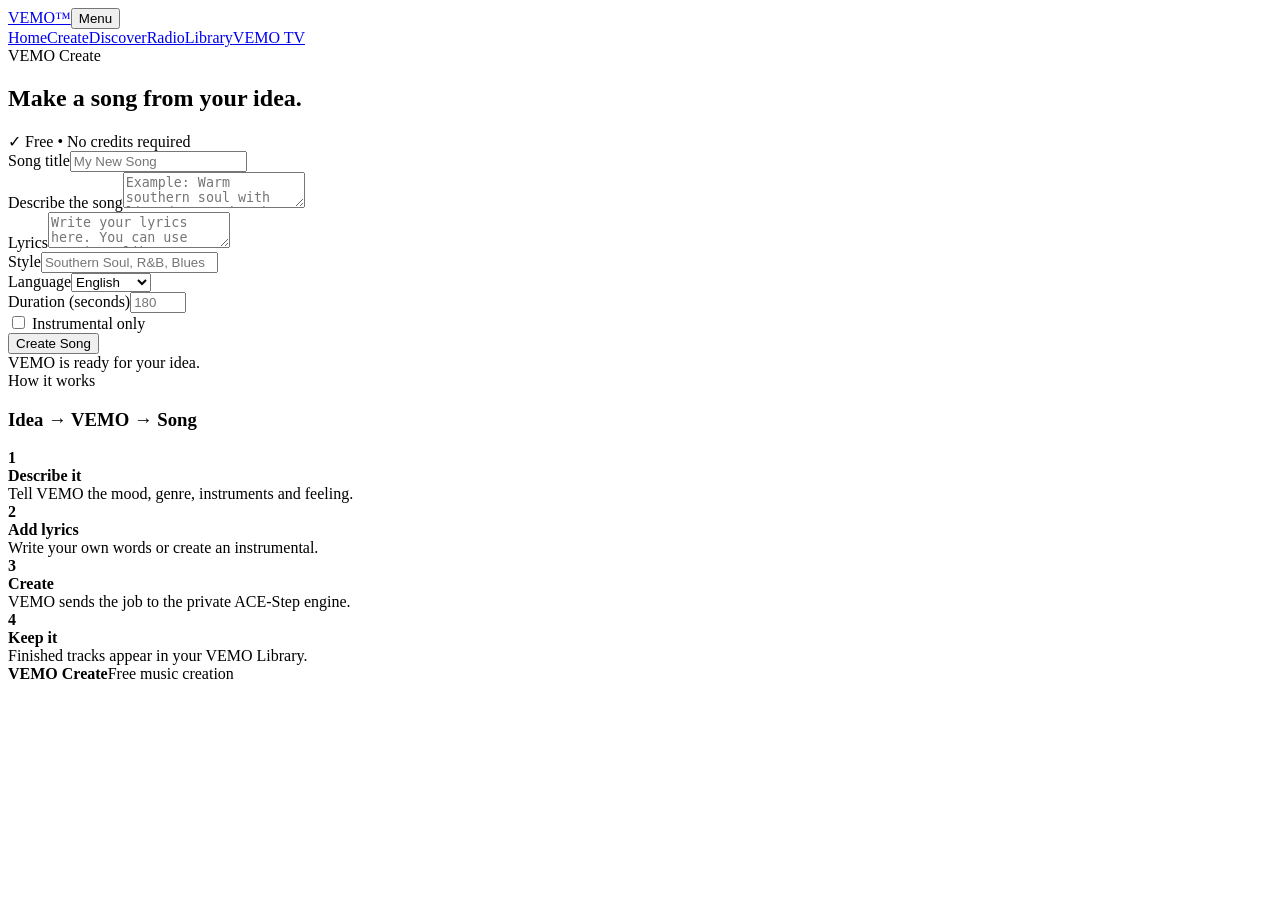
==== myvemo-site/create.html @ e24813d5 "phase 3: add free VEMO Create page" ====
<!doctype html><html><head><meta charset="utf-8"><meta name="viewport" content="width=device-width,initial-scale=1"><title>Create Music — VEMO</title><link rel="stylesheet" href="assets/css/styles.css"></head><body><header class="topbar"><div class="wrap nav"><a class="brand" href="index.html"><span>VEMO</span>™</a><button class="menu">Menu</button><nav class="links"><a href="index.html">Home</a><a class="nav-cta" href="create.html">Create</a><a href="music.html">Discover</a><a href="radio.html">Radio</a><a href="library.html">Library</a><a href="tv.html">VEMO TV</a></nav></div></header><main><section><div class="wrap"><div class="section-head"><div><div class="eyebrow">VEMO Create</div><h2>Make a song from your idea.</h2></div><span class="free-badge">✓ Free • No credits required</span></div><div class="creator-shell"><div class="create-panel"><form class="form" data-create-form><div class="field"><label>Song title</label><input name="title" placeholder="My New Song" required></div><div class="field"><label>Describe the song</label><textarea name="description" placeholder="Example: Warm southern soul with live drums, church organ, deep bass and an emotional male vocal about finding love again." required></textarea></div><div class="field"><label>Lyrics</label><textarea name="lyrics" placeholder="Write your lyrics here. You can use sections like [Verse], [Chorus], [Bridge]..."></textarea></div><div class="two"><div class="field"><label>Style</label><input name="style" placeholder="Southern Soul, R&B, Blues"></div><div class="field"><label>Language</label><select name="language"><option value="en">English</option><option value="es">Spanish</option><option value="fr">French</option><option value="ja">Japanese</option></select></div></div><div class="two"><div class="field"><label>Duration (seconds)</label><input name="duration" type="number" min="30" max="300" placeholder="180"></div><label class="checkline"><input name="instrumental" type="checkbox"> Instrumental only</label></div><button type="submit" class="btn primary">Create Song</button><div class="statusbox" data-status>VEMO is ready for your idea.</div></form></div><aside class="feature"><div class="eyebrow">How it works</div><h3>Idea → VEMO → Song</h3><div class="feature-list"><div class="feature-row"><b>1</b><div><strong>Describe it</strong><div class="muted">Tell VEMO the mood, genre, instruments and feeling.</div></div></div><div class="feature-row"><b>2</b><div><strong>Add lyrics</strong><div class="muted">Write your own words or create an instrumental.</div></div></div><div class="feature-row"><b>3</b><div><strong>Create</strong><div class="muted">VEMO sends the job to the private ACE-Step engine.</div></div></div><div class="feature-row"><b>4</b><div><strong>Keep it</strong><div class="muted">Finished tracks appear in your VEMO Library.</div></div></div></div></aside></div></div></section></main><footer class="footer"><div class="wrap"><strong>VEMO Create</strong><span>Free music creation</span></div></footer><script src="assets/js/vemo-api.js"></script><script src="assets/js/app.js"></script></body></html>
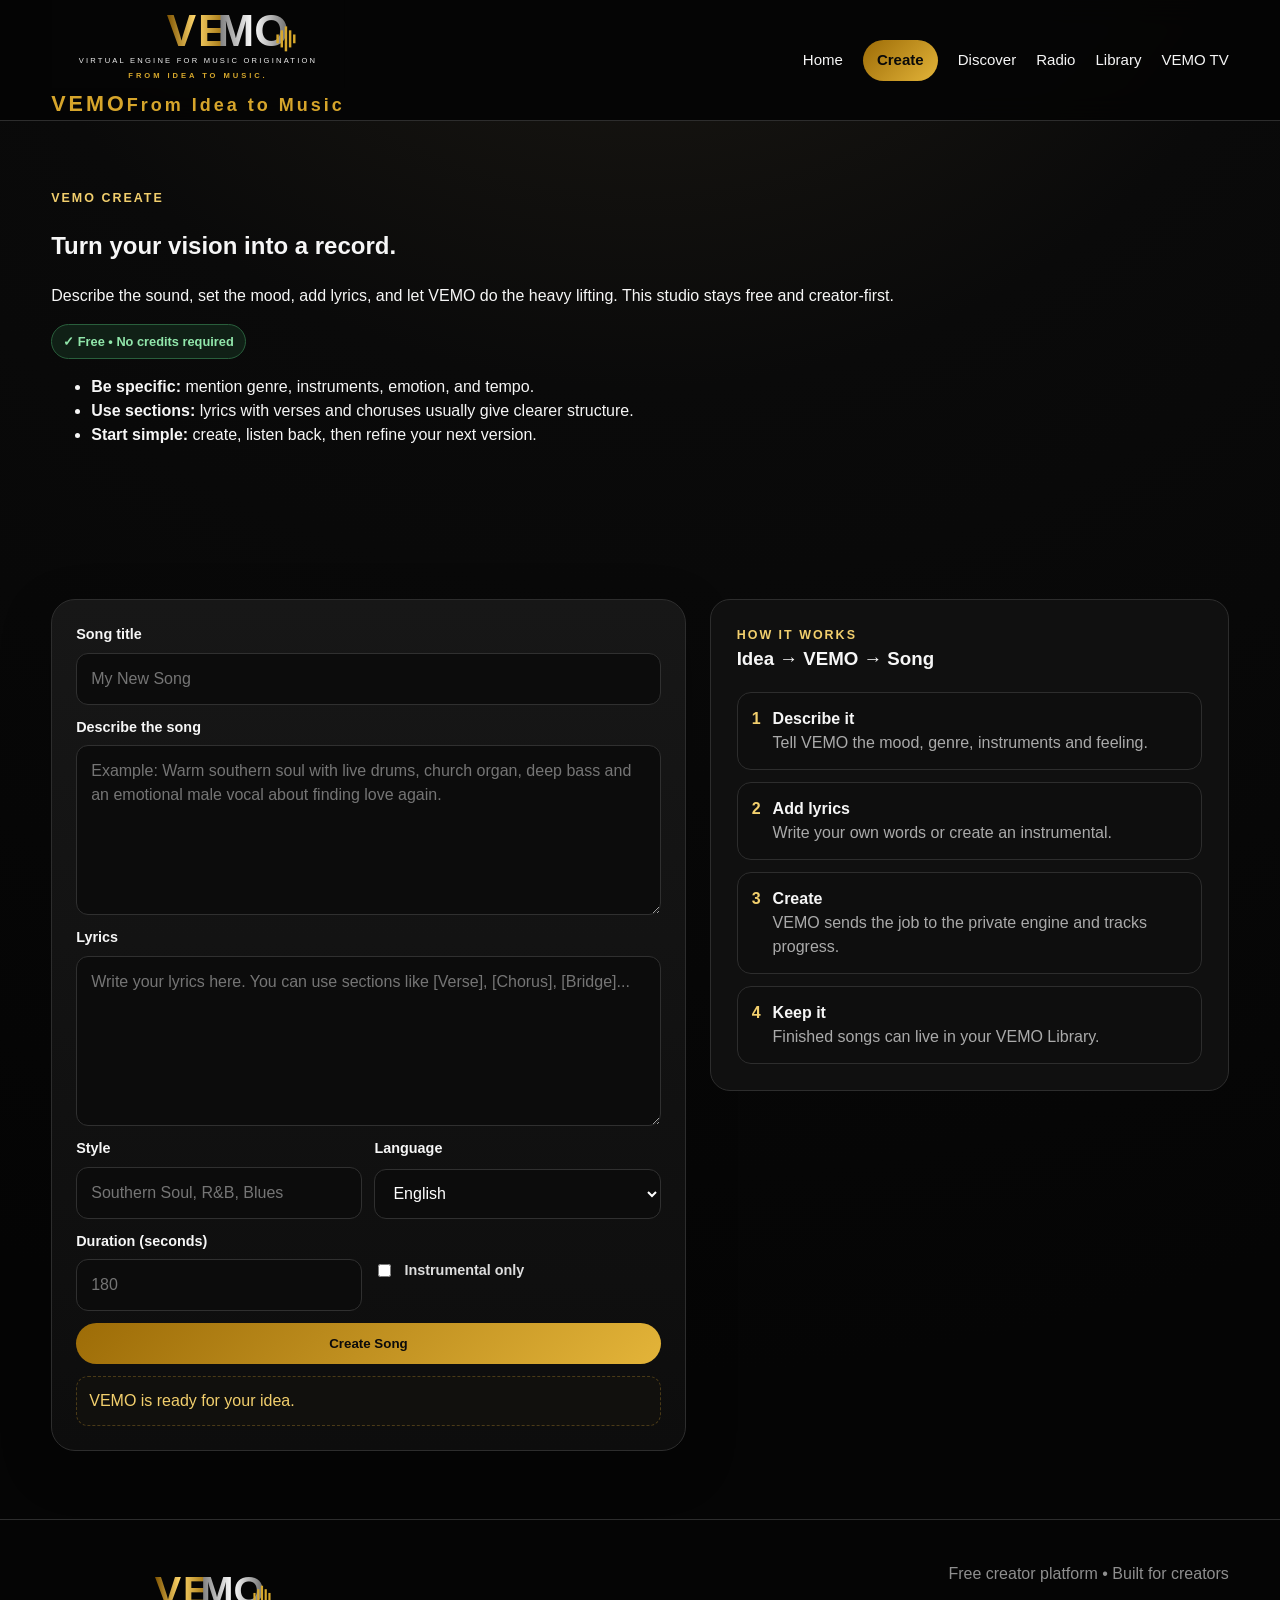
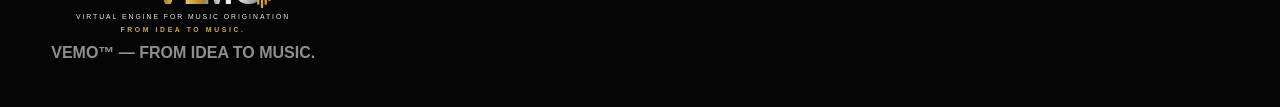
==== commit 0b81acdb: "Upgrade VEMO Create page styling and restored branding" ====
--- a/myvemo-site/create.html
+++ b/myvemo-site/create.html
@@ -1 +1,65 @@
-<!doctype html><html><head><meta charset="utf-8"><meta name="viewport" content="width=device-width,initial-scale=1"><title>Create Music — VEMO</title><link rel="stylesheet" href="assets/css/styles.css"></head><body><header class="topbar"><div class="wrap nav"><a class="brand" href="index.html"><span>VEMO</span>™</a><button class="menu">Menu</button><nav class="links"><a href="index.html">Home</a><a class="nav-cta" href="create.html">Create</a><a href="music.html">Discover</a><a href="radio.html">Radio</a><a href="library.html">Library</a><a href="tv.html">VEMO TV</a></nav></div></header><main><section><div class="wrap"><div class="section-head"><div><div class="eyebrow">VEMO Create</div><h2>Make a song from your idea.</h2></div><span class="free-badge">✓ Free • No credits required</span></div><div class="creator-shell"><div class="create-panel"><form class="form" data-create-form><div class="field"><label>Song title</label><input name="title" placeholder="My New Song" required></div><div class="field"><label>Describe the song</label><textarea name="description" placeholder="Example: Warm southern soul with live drums, church organ, deep bass and an emotional male vocal about finding love again." required></textarea></div><div class="field"><label>Lyrics</label><textarea name="lyrics" placeholder="Write your lyrics here. You can use sections like [Verse], [Chorus], [Bridge]..."></textarea></div><div class="two"><div class="field"><label>Style</label><input name="style" placeholder="Southern Soul, R&B, Blues"></div><div class="field"><label>Language</label><select name="language"><option value="en">English</option><option value="es">Spanish</option><option value="fr">French</option><option value="ja">Japanese</option></select></div></div><div class="two"><div class="field"><label>Duration (seconds)</label><input name="duration" type="number" min="30" max="300" placeholder="180"></div><label class="checkline"><input name="instrumental" type="checkbox"> Instrumental only</label></div><button type="submit" class="btn primary">Create Song</button><div class="statusbox" data-status>VEMO is ready for your idea.</div></form></div><aside class="feature"><div class="eyebrow">How it works</div><h3>Idea → VEMO → Song</h3><div class="feature-list"><div class="feature-row"><b>1</b><div><strong>Describe it</strong><div class="muted">Tell VEMO the mood, genre, instruments and feeling.</div></div></div><div class="feature-row"><b>2</b><div><strong>Add lyrics</strong><div class="muted">Write your own words or create an instrumental.</div></div></div><div class="feature-row"><b>3</b><div><strong>Create</strong><div class="muted">VEMO sends the job to the private ACE-Step engine.</div></div></div><div class="feature-row"><b>4</b><div><strong>Keep it</strong><div class="muted">Finished tracks appear in your VEMO Library.</div></div></div></div></aside></div></div></section></main><footer class="footer"><div class="wrap"><strong>VEMO Create</strong><span>Free music creation</span></div></footer><script src="assets/js/vemo-api.js"></script><script src="assets/js/app.js"></script></body></html>
+<!doctype html>
+<html>
+<head>
+  <meta charset="utf-8">
+  <meta name="viewport" content="width=device-width,initial-scale=1">
+  <title>Create Music — VEMO</title>
+  <link rel="stylesheet" href="assets/css/styles.css">
+</head>
+<body>
+<header class="topbar"><div class="wrap nav"><a class="brand" href="index.html"><img src="assets/img/vemo-logo.svg" alt="VEMO logo"><span class="brand-copy"><strong>VEMO</strong><small>From Idea to Music</small></span></a><button class="menu">Menu</button><nav class="links"><a href="index.html">Home</a><a class="nav-cta" href="create.html">Create</a><a href="music.html">Discover</a><a href="radio.html">Radio</a><a href="library.html">Library</a><a href="tv.html">VEMO TV</a></nav></div></header>
+<main>
+  <section class="page-hero">
+    <div class="wrap shell">
+      <div>
+        <div class="eyebrow">VEMO Create</div>
+        <h1>Turn your vision into a record.</h1>
+        <p>Describe the sound, set the mood, add lyrics, and let VEMO do the heavy lifting. This studio stays free and creator-first.</p>
+      </div>
+      <div class="page-side-card">
+        <span class="free-badge">✓ Free • No credits required</span>
+        <ul class="note-list">
+          <li><strong>Be specific:</strong> mention genre, instruments, emotion, and tempo.</li>
+          <li><strong>Use sections:</strong> lyrics with verses and choruses usually give clearer structure.</li>
+          <li><strong>Start simple:</strong> create, listen back, then refine your next version.</li>
+        </ul>
+      </div>
+    </div>
+  </section>
+  <section>
+    <div class="wrap creator-shell">
+      <div class="create-panel">
+        <form class="form" data-create-form>
+          <div class="field"><label>Song title</label><input name="title" placeholder="My New Song" required></div>
+          <div class="field"><label>Describe the song</label><textarea name="description" placeholder="Example: Warm southern soul with live drums, church organ, deep bass and an emotional male vocal about finding love again." required></textarea></div>
+          <div class="field"><label>Lyrics</label><textarea name="lyrics" placeholder="Write your lyrics here. You can use sections like [Verse], [Chorus], [Bridge]..."></textarea></div>
+          <div class="two">
+            <div class="field"><label>Style</label><input name="style" placeholder="Southern Soul, R&B, Blues"></div>
+            <div class="field"><label>Language</label><select name="language"><option value="en">English</option><option value="es">Spanish</option><option value="fr">French</option><option value="ja">Japanese</option></select></div>
+          </div>
+          <div class="two">
+            <div class="field"><label>Duration (seconds)</label><input name="duration" type="number" min="30" max="300" placeholder="180"></div>
+            <label class="checkline"><input name="instrumental" type="checkbox"> Instrumental only</label>
+          </div>
+          <button type="submit" class="btn primary">Create Song</button>
+          <div class="statusbox" data-status>VEMO is ready for your idea.</div>
+        </form>
+      </div>
+      <aside class="feature">
+        <div class="eyebrow">How it works</div>
+        <h3>Idea → VEMO → Song</h3>
+        <div class="feature-list">
+          <div class="feature-row"><b>1</b><div><strong>Describe it</strong><div class="muted">Tell VEMO the mood, genre, instruments and feeling.</div></div></div>
+          <div class="feature-row"><b>2</b><div><strong>Add lyrics</strong><div class="muted">Write your own words or create an instrumental.</div></div></div>
+          <div class="feature-row"><b>3</b><div><strong>Create</strong><div class="muted">VEMO sends the job to the private engine and tracks progress.</div></div></div>
+          <div class="feature-row"><b>4</b><div><strong>Keep it</strong><div class="muted">Finished songs can live in your VEMO Library.</div></div></div>
+        </div>
+      </aside>
+    </div>
+  </section>
+</main>
+<footer class="footer"><div class="wrap"><div class="footer-logo"><img src="assets/img/vemo-logo.svg" alt="VEMO"><strong>VEMO™ — FROM IDEA TO MUSIC.</strong></div><span>Free creator platform • Built for creators</span></div></footer>
+<script src="assets/js/vemo-api.js"></script>
+<script src="assets/js/app.js"></script>
+</body>
+</html>
--- a/myvemo-site/assets/css/styles.css
+++ b/myvemo-site/assets/css/styles.css
@@ -0,0 +1 @@
+:root{--bg:#060606;--panel:#111;--panel2:#171717;--gold:#d6a52b;--gold2:#f2cf6d;--text:#f6f6f6;--muted:#aaa;--line:#2d2d2d;--max:1180px}*{box-sizing:border-box}html{scroll-behavior:smooth}body{margin:0;background:radial-gradient(circle at 50% -20%,#242018 0,#0a0a0a 34%,#050505 80%);color:var(--text);font-family:Arial,Helvetica,sans-serif;line-height:1.5}a{color:inherit;text-decoration:none}img{max-width:100%;display:block}.wrap{width:min(var(--max),92%);margin:auto}.topbar{position:sticky;top:0;z-index:20;background:rgba(5,5,5,.92);backdrop-filter:blur(14px);border-bottom:1px solid var(--line)}.nav{display:flex;align-items:center;justify-content:space-between;gap:18px;min-height:72px}.brand{font-weight:900;letter-spacing:3px;font-size:1.35rem}.brand span{color:var(--gold)}.links{display:flex;gap:20px;align-items:center;font-size:.94rem}.links a:hover{color:var(--gold2)}.nav-cta{background:linear-gradient(135deg,#9d6c07,#e3b439);color:#090909!important;padding:9px 14px;border-radius:999px;font-weight:900}.menu{display:none;background:none;border:1px solid var(--line);color:white;border-radius:8px;padding:8px 11px}.hero{padding:86px 0 62px;text-align:center}.hero .logo{max-width:560px;margin:0 auto 25px}.eyebrow{color:var(--gold2);font-weight:800;letter-spacing:2px;text-transform:uppercase;font-size:.78rem}.hero h1{font-size:clamp(2.2rem,6vw,5.2rem);line-height:.98;margin:12px auto 18px;max-width:950px}.hero p{color:#ccc;max-width:760px;margin:0 auto 28px;font-size:1.08rem}.actions{display:flex;flex-wrap:wrap;justify-content:center;gap:12px}.btn{display:inline-flex;align-items:center;justify-content:center;padding:13px 19px;border-radius:999px;border:1px solid var(--line);font-weight:800;cursor:pointer}.btn.primary{background:linear-gradient(135deg,#9d6c07,#e3b439);color:#0b0b0b;border:0}.btn:disabled{opacity:.55;cursor:wait}.btn:hover{transform:translateY(-1px)}section{padding:68px 0}.section-head{display:flex;align-items:end;justify-content:space-between;gap:20px;margin-bottom:26px}.section-head h2{font-size:clamp(1.8rem,4vw,3rem);margin:0}.section-head p{color:var(--muted);max-width:620px}.grid{display:grid;grid-template-columns:repeat(3,1fr);gap:20px}.card{background:linear-gradient(180deg,#171717,#0d0d0d);border:1px solid var(--line);border-radius:20px;overflow:hidden;box-shadow:0 16px 50px rgba(0,0,0,.24)}.card .media{aspect-ratio:1/1;background:#101010;display:grid;place-items:center;overflow:hidden}.card .media img{width:100%;height:100%;object-fit:cover}.card .body{padding:20px}.card h3{margin:0 0 7px}.muted{color:var(--muted)}.tag{display:inline-block;color:#111;background:var(--gold2);font-weight:900;font-size:.75rem;border-radius:99px;padding:5px 9px}.song-card audio{width:100%;margin-top:12px}.song-card small{display:block;margin-top:8px}.player{background:#0e0e0e;border:1px solid var(--line);border-radius:24px;padding:24px;display:grid;grid-template-columns:190px 1fr;gap:28px;align-items:center}.player-art{aspect-ratio:1;border-radius:16px;overflow:hidden;background:#181818}.player-art img{width:100%;height:100%;object-fit:cover}.player audio{width:100%;margin:12px 0}.tracklist{margin-top:14px;display:grid;gap:8px}.track{display:flex;justify-content:space-between;gap:16px;padding:11px 12px;border:1px solid var(--line);border-radius:12px;cursor:pointer}.track.active{border-color:#8b6a1d;background:#19160f}.split{display:grid;grid-template-columns:1.05fr .95fr;gap:28px;align-items:center}.feature{padding:26px;border:1px solid var(--line);border-radius:20px;background:#101010}.feature h3{margin-top:0}.notice{border-left:4px solid var(--gold);background:#15120b;padding:16px 18px;border-radius:10px;color:#ddd}.footer{padding:42px 0;border-top:1px solid var(--line);color:#8f8f8f}.footer .wrap{display:flex;justify-content:space-between;gap:20px;flex-wrap:wrap}.form{display:grid;gap:12px}.form input,.form select,.form textarea{width:100%;background:#0c0c0c;border:1px solid #303030;color:white;border-radius:12px;padding:13px 14px;font:inherit}.form textarea{min-height:140px;resize:vertical}.two{display:grid;grid-template-columns:1fr 1fr;gap:12px}.creator-shell{display:grid;grid-template-columns:minmax(0,1.1fr) minmax(300px,.9fr);gap:24px;align-items:start}.create-panel{background:linear-gradient(180deg,#171717,#0d0d0d);border:1px solid var(--line);border-radius:24px;padding:24px;box-shadow:0 16px 50px rgba(0,0,0,.28)}.create-panel h2{margin-top:0}.create-panel label{font-weight:800;font-size:.9rem}.create-panel .field{display:grid;gap:7px}.create-panel .form textarea{min-height:170px}.checkline{display:flex;align-items:center;gap:10px;color:#ddd}.checkline input{width:auto}.statusbox{min-height:48px;border:1px dashed #4a3a17;background:#11100d;border-radius:12px;padding:12px;color:var(--gold2)}.free-badge{display:inline-flex;align-items:center;gap:8px;background:#102016;border:1px solid #295f3c;color:#91e7ab;border-radius:999px;padding:7px 11px;font-weight:900;font-size:.8rem}.feature-list{display:grid;gap:12px}.feature-row{display:flex;gap:12px;align-items:flex-start;padding:14px;border:1px solid var(--line);border-radius:14px;background:#0e0e0e}.feature-row b{color:var(--gold2)}.youtube{aspect-ratio:16/9;border-radius:20px;border:1px solid var(--line);overflow:hidden;background:#111;display:grid;place-items:center}.youtube iframe{width:100%;height:100%;border:0}@media(max-width:860px){.links{display:none;position:absolute;left:4%;right:4%;top:72px;background:#0b0b0b;border:1px solid var(--line);border-radius:16px;padding:16px;flex-direction:column;align-items:stretch}.links.open{display:flex}.menu{display:block}.grid{grid-template-columns:1fr 1fr}.split,.player,.creator-shell{grid-template-columns:1fr}.player-art{max-width:280px;margin:auto}.section-head{align-items:flex-start;flex-direction:column}.hero{padding-top:58px}}@media(max-width:560px){.grid{grid-template-columns:1fr}.hero h1{font-size:2.75rem}.two{grid-template-columns:1fr}.card .media{aspect-ratio:4/3}.player{padding:16px}.wrap{width:min(94%,var(--max))}}
